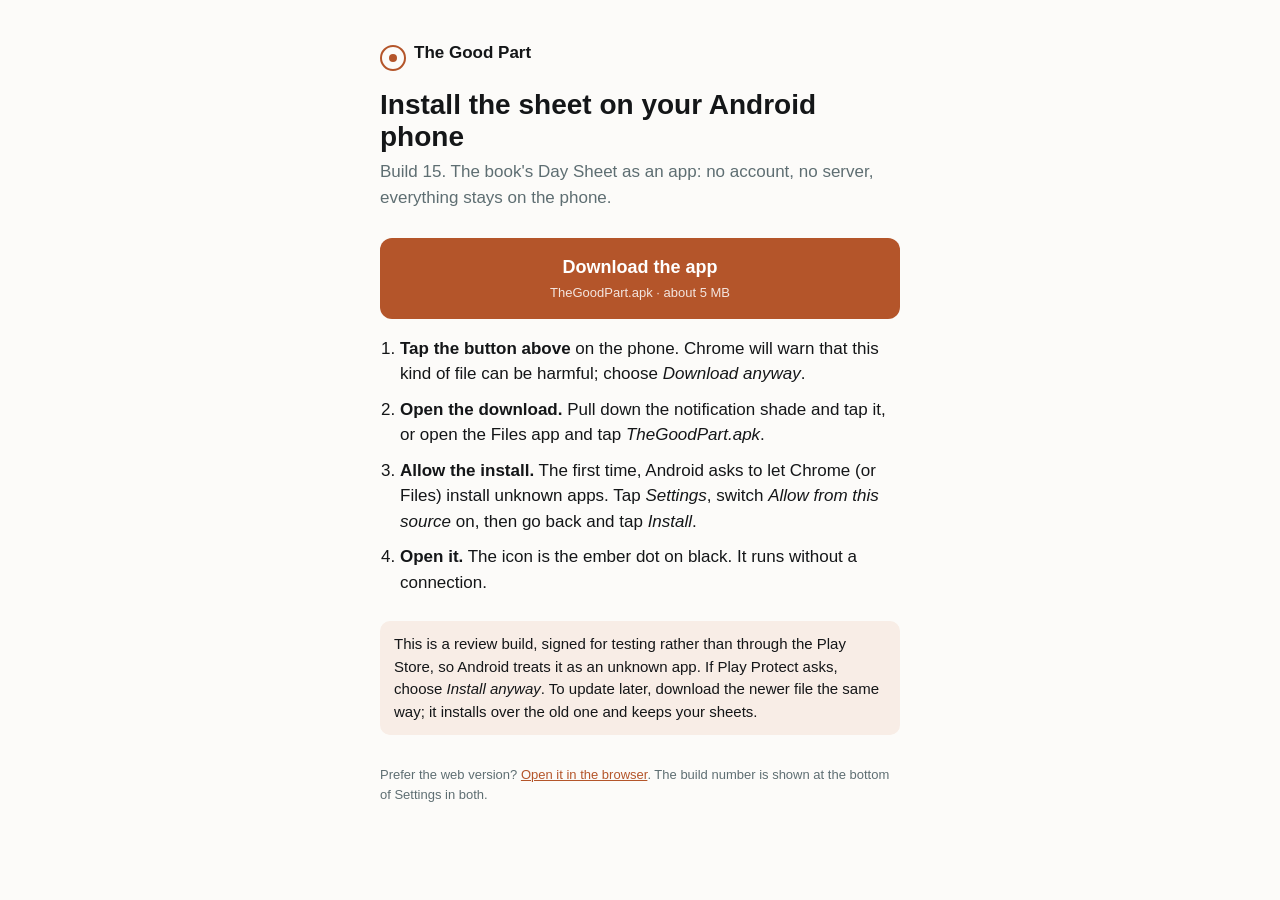
==== install.html @ 18a6a497 "Build 15: Android APK and install page Co-Authored-By: Claude Opus 5 <noreply@anthropic.com>" ====
<!doctype html>
<html lang="en">
<head>
<meta charset="utf-8">
<meta name="viewport" content="width=device-width,initial-scale=1">
<title>The Good Part — install on Android</title>
<style>
  body{margin:0;background:#FCFBF9;color:#141618;font:17px/1.5 -apple-system,BlinkMacSystemFont,"Segoe UI",Roboto,sans-serif}
  main{max-width:520px;margin:0 auto;padding:40px 22px 60px}
  .mark{width:22px;height:22px;border-radius:50%;border:2.5px solid #B4552A;display:inline-flex;align-items:center;justify-content:center;vertical-align:-4px;margin-right:8px}
  .mark i{width:8px;height:8px;border-radius:50%;background:#B4552A;display:block}
  h1{font-size:28px;line-height:1.15;margin:18px 0 6px}
  p.sub{color:#5E6E72;margin:0 0 28px}
  a.btn{display:block;text-align:center;background:#B4552A;color:#fff;text-decoration:none;font-weight:600;padding:16px 20px;border-radius:12px;font-size:18px}
  a.btn small{display:block;font-weight:400;font-size:13px;opacity:.85;margin-top:2px}
  ol{padding-left:20px}
  li{margin:10px 0}
  .note{background:#F8EDE6;border-radius:10px;padding:12px 14px;font-size:15px;margin-top:26px}
  .xs{font-size:13px;color:#5E6E72;margin-top:30px}
</style>
</head>
<body>
<main>
  <div><span class="mark"><i></i></span><strong>The Good Part</strong></div>
  <h1>Install the sheet on your Android phone</h1>
  <p class="sub">Build 15. The book's Day Sheet as an app: no account, no server, everything stays on the phone.</p>

  <a class="btn" href="TheGoodPart.apk" download>Download the app<small>TheGoodPart.apk · about 5 MB</small></a>

  <ol>
    <li><strong>Tap the button above</strong> on the phone. Chrome will warn that this kind of file can be harmful; choose <em>Download anyway</em>.</li>
    <li><strong>Open the download.</strong> Pull down the notification shade and tap it, or open the Files app and tap <em>TheGoodPart.apk</em>.</li>
    <li><strong>Allow the install.</strong> The first time, Android asks to let Chrome (or Files) install unknown apps. Tap <em>Settings</em>, switch <em>Allow from this source</em> on, then go back and tap <em>Install</em>.</li>
    <li><strong>Open it.</strong> The icon is the ember dot on black. It runs without a connection.</li>
  </ol>

  <div class="note">
    This is a review build, signed for testing rather than through the Play Store, so Android treats it as an unknown app. If Play Protect asks, choose <em>Install anyway</em>. To update later, download the newer file the same way; it installs over the old one and keeps your sheets.
  </div>

  <p class="xs">Prefer the web version? <a href="./" style="color:#B4552A">Open it in the browser</a>. The build number is shown at the bottom of Settings in both.</p>
</main>
</body>
</html>
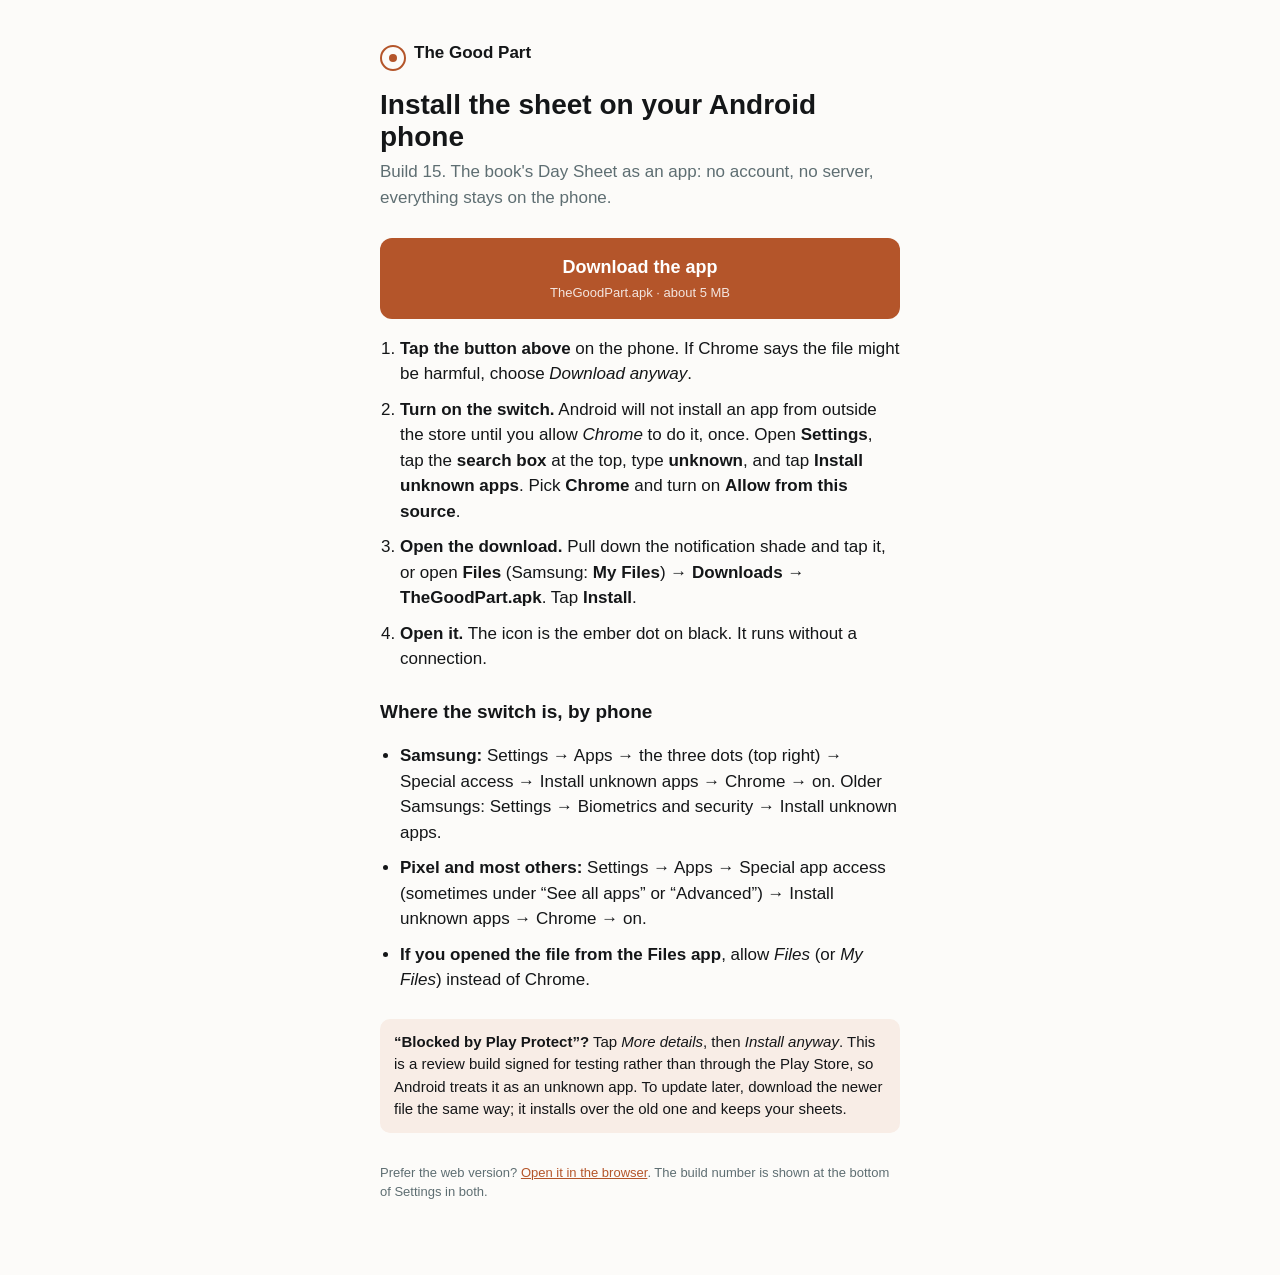
==== commit 529c35a6: "Install page: where the unknown-apps switch is, by phone Co-Authored-By: Claude Fable 5.1 <noreply@a" ====
--- a/install.html
+++ b/install.html
@@ -28,14 +28,21 @@
   <a class="btn" href="TheGoodPart.apk" download>Download the app<small>TheGoodPart.apk · about 5 MB</small></a>
 
   <ol>
-    <li><strong>Tap the button above</strong> on the phone. Chrome will warn that this kind of file can be harmful; choose <em>Download anyway</em>.</li>
-    <li><strong>Open the download.</strong> Pull down the notification shade and tap it, or open the Files app and tap <em>TheGoodPart.apk</em>.</li>
-    <li><strong>Allow the install.</strong> The first time, Android asks to let Chrome (or Files) install unknown apps. Tap <em>Settings</em>, switch <em>Allow from this source</em> on, then go back and tap <em>Install</em>.</li>
+    <li><strong>Tap the button above</strong> on the phone. If Chrome says the file might be harmful, choose <em>Download anyway</em>.</li>
+    <li><strong>Turn on the switch.</strong> Android will not install an app from outside the store until you allow <em>Chrome</em> to do it, once. Open <strong>Settings</strong>, tap the <strong>search box</strong> at the top, type <strong>unknown</strong>, and tap <strong>Install unknown apps</strong>. Pick <strong>Chrome</strong> and turn on <strong>Allow from this source</strong>.</li>
+    <li><strong>Open the download.</strong> Pull down the notification shade and tap it, or open <strong>Files</strong> (Samsung: <strong>My Files</strong>) &rarr; <strong>Downloads</strong> &rarr; <strong>TheGoodPart.apk</strong>. Tap <strong>Install</strong>.</li>
     <li><strong>Open it.</strong> The icon is the ember dot on black. It runs without a connection.</li>
   </ol>
 
+  <h2 style="font-size:19px;margin:26px 0 6px">Where the switch is, by phone</h2>
+  <ul style="padding-left:20px">
+    <li><strong>Samsung:</strong> Settings &rarr; Apps &rarr; the three dots (top right) &rarr; Special access &rarr; Install unknown apps &rarr; Chrome &rarr; on. Older Samsungs: Settings &rarr; Biometrics and security &rarr; Install unknown apps.</li>
+    <li><strong>Pixel and most others:</strong> Settings &rarr; Apps &rarr; Special app access (sometimes under &ldquo;See all apps&rdquo; or &ldquo;Advanced&rdquo;) &rarr; Install unknown apps &rarr; Chrome &rarr; on.</li>
+    <li><strong>If you opened the file from the Files app</strong>, allow <em>Files</em> (or <em>My Files</em>) instead of Chrome.</li>
+  </ul>
+
   <div class="note">
-    This is a review build, signed for testing rather than through the Play Store, so Android treats it as an unknown app. If Play Protect asks, choose <em>Install anyway</em>. To update later, download the newer file the same way; it installs over the old one and keeps your sheets.
+    <strong>&ldquo;Blocked by Play Protect&rdquo;?</strong> Tap <em>More details</em>, then <em>Install anyway</em>. This is a review build signed for testing rather than through the Play Store, so Android treats it as an unknown app. To update later, download the newer file the same way; it installs over the old one and keeps your sheets.
   </div>
 
   <p class="xs">Prefer the web version? <a href="./" style="color:#B4552A">Open it in the browser</a>. The build number is shown at the bottom of Settings in both.</p>
